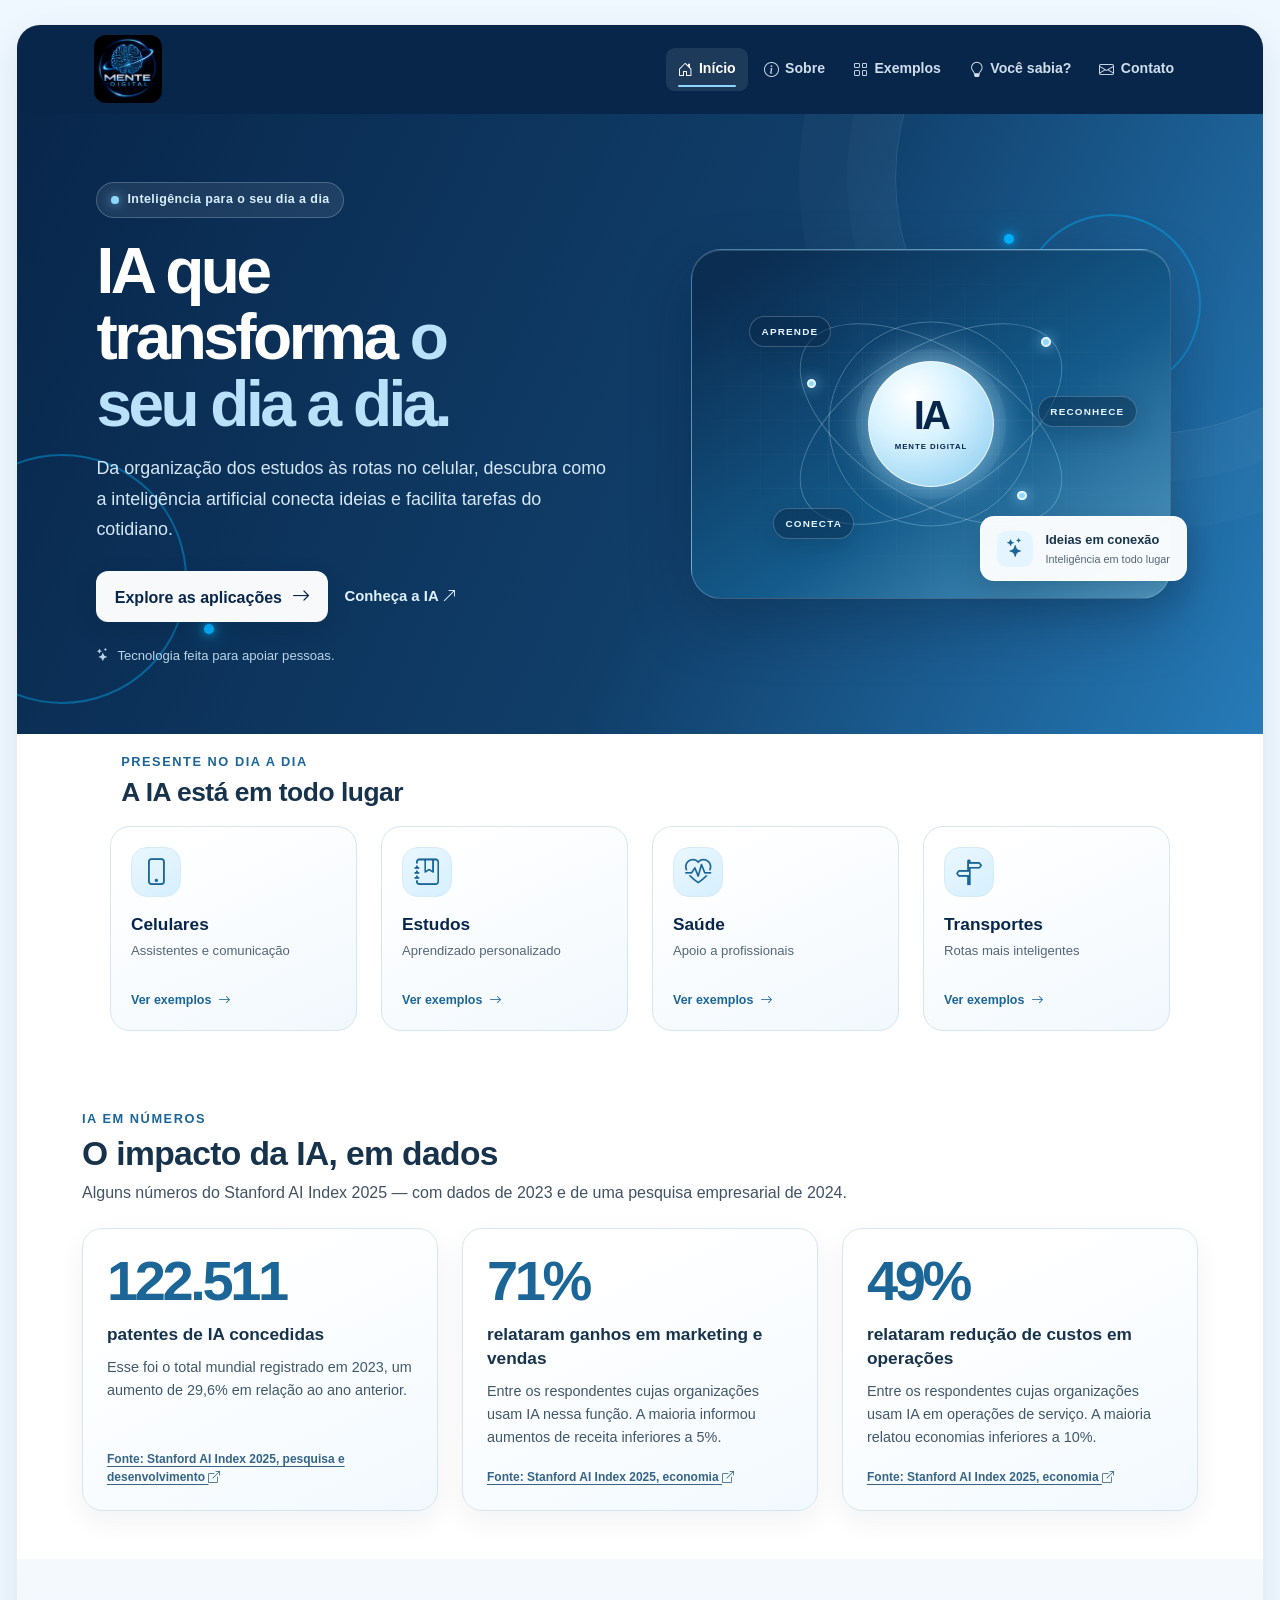
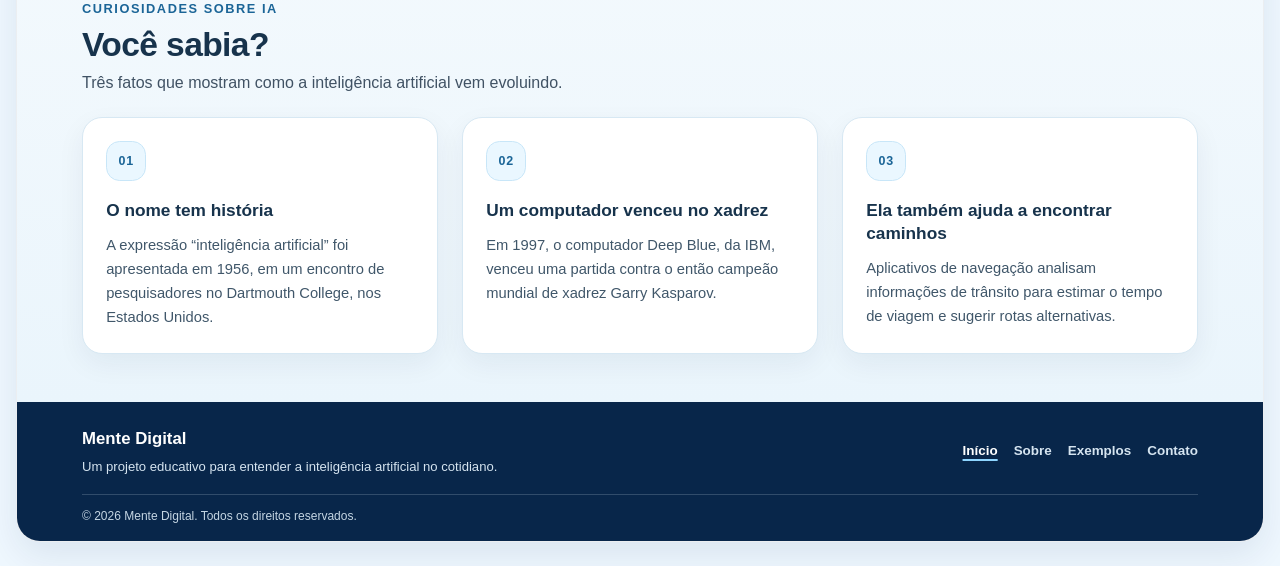
==== index.html @ 601cff7f "first commit" ====
<!doctype html>
<html lang="pt-BR">
<head>
  <meta charset="utf-8">
  <meta name="viewport" content="width=device-width, initial-scale=1">
  <meta name="description" content="Descubra como a inteligência artificial já faz parte da rotina, dos estudos à mobilidade.">
  <title>Mente Digital | Início</title>
  <link rel="icon" type="image/jpeg" href="img/logo%20(2).jpeg">
  <link href="https://cdn.jsdelivr.net/npm/bootstrap@5.3.3/dist/css/bootstrap.min.css" rel="stylesheet" integrity="sha384-QWTKZyjpPEjISv5WaRU9OFeRpok6YctnYmDr5pNlyT2bRjXh0JMhjY6hW+ALEwIH" crossorigin="anonymous">
  <link href="https://cdn.jsdelivr.net/npm/bootstrap-icons@1.11.3/font/bootstrap-icons.min.css" rel="stylesheet">
  <link href="css/style.css" rel="stylesheet">
</head>
<body>
  <a class="skip-link" href="#conteudo">Pular para o conteúdo</a>
  <div class="site-frame">
    <header class="site-header">
      <div class="container header-inner">
        <a class="brand" href="index.html" aria-label="Mente Digital, página inicial">
          <img class="brand-logo" src="img/logo (2).jpeg" alt="Mente Digital">
        </a>
        <nav class="main-nav" aria-label="Navegação principal">
          <ul class="nav">
            <li class="nav-item"><a class="nav-link active" href="index.html" aria-current="page"><i class="bi bi-house-door" aria-hidden="true"></i>Início</a></li>
            <li class="nav-item"><a class="nav-link" href="sobre.html"><i class="bi bi-info-circle" aria-hidden="true"></i>Sobre</a></li>
            <li class="nav-item"><a class="nav-link" href="aplicacoes.html"><i class="bi bi-grid" aria-hidden="true"></i>Exemplos</a></li>
            <li class="nav-item"><a class="nav-link" href="#voce-sabia"><i class="bi bi-lightbulb" aria-hidden="true"></i>Você sabia?</a></li>
            <li class="nav-item"><a class="nav-link" href="contato.html"><i class="bi bi-envelope" aria-hidden="true"></i>Contato</a></li>
          </ul>
        </nav>
      </div>
    </header>

    <main id="conteudo">
      <section class="home-hero" aria-labelledby="titulo-principal">
        <div class="hero-decorations" aria-hidden="true">
          <span class="circulo circulo-1"></span>
          <span class="circulo circulo-2"></span>
          <span class="circulo circulo-3"></span>
          <span class="conexao conexao-1"></span>
          <span class="conexao conexao-2"></span>
          <span class="ponto ponto-1"></span>
          <span class="ponto ponto-2"></span>
          <span class="ponto ponto-3"></span>
        </div>
        <div class="container">
          <div class="row align-items-center g-5">
            <div class="col-12 col-lg-6 hero-copy">
              <p class="hero-kicker"><span class="hero-kicker-dot" aria-hidden="true"></span> Inteligência para o seu dia a dia</p>
              <h1 id="titulo-principal">IA que transforma <span>o seu dia a dia.</span></h1>
              <p class="hero-lead">Da organização dos estudos às rotas no celular, descubra como a inteligência artificial conecta ideias e facilita tarefas do cotidiano.</p>
              <div class="hero-actions d-flex flex-wrap align-items-center gap-3">
                <a class="btn btn-light hero-button" href="aplicacoes.html">Explore as aplicações <i class="bi bi-arrow-right" aria-hidden="true"></i></a>
                <a class="hero-secondary" href="sobre.html">Conheça a IA <i class="bi bi-arrow-up-right" aria-hidden="true"></i></a>
              </div>
              <p class="hero-note"><i class="bi bi-stars" aria-hidden="true"></i> Tecnologia feita para apoiar pessoas.</p>
            </div>
            <div class="col-12 col-lg-6">
              <div class="hero-visual">
                <div class="ai-art" role="img" aria-label="Ilustração abstrata de inteligência artificial, com núcleo luminoso, órbitas e conexões">
                  <span class="art-orbit art-orbit-one" aria-hidden="true"></span>
                  <span class="art-orbit art-orbit-two" aria-hidden="true"></span>
                  <span class="art-orbit art-orbit-three" aria-hidden="true"></span>
                  <span class="art-node art-node-one" aria-hidden="true"></span>
                  <span class="art-node art-node-two" aria-hidden="true"></span>
                  <span class="art-node art-node-three" aria-hidden="true"></span>
                  <div class="art-core" aria-hidden="true">
                    <span class="art-title">IA</span>
                    <span class="art-core-caption">MENTE DIGITAL</span>
                  </div>
                  <span class="art-chip art-chip-top" aria-hidden="true">APRENDE</span>
                  <span class="art-chip art-chip-right" aria-hidden="true">RECONHECE</span>
                  <span class="art-chip art-chip-bottom" aria-hidden="true">CONECTA</span>
                </div>
                <div class="hero-floating-card" aria-hidden="true">
                  <span class="hero-floating-icon"><i class="bi bi-stars" aria-hidden="true"></i></span>
                  <span><strong>Ideias em conexão</strong><small>Inteligência em todo lugar</small></span>
                </div>
              </div>
            </div>
          </div>
        </div>
      </section>

      <section class="home-topics container" aria-labelledby="titulo-topicos">
        <div class="topics-heading">
          <p class="eyebrow eyebrow-dark">Presente no dia a dia</p>
          <h2 id="titulo-topicos" class="section-title">A IA está em todo lugar</h2>
        </div>
        <div class="row g-3 g-lg-4">
          <div class="col-6 col-lg-3">
            <a class="card topic-card h-100" href="aplicacoes.html#casa">
              <span class="card-body">
                <span class="topic-icon" aria-hidden="true">
                  <i class="bi bi-phone" aria-hidden="true"></i>
                </span>
                <span class="topic-name">Celulares</span>
                <span class="topic-description">Assistentes e comunicação</span>
                <span class="topic-link">Ver exemplos <span aria-hidden="true"><i class="bi bi-arrow-right"></i></span></span>
              </span>
            </a>
          </div>
          <div class="col-6 col-lg-3">
            <a class="card topic-card h-100" href="aplicacoes.html#educacao">
              <span class="card-body">
                <span class="topic-icon" aria-hidden="true">
                  <i class="bi bi-journal-bookmark" aria-hidden="true"></i>
                </span>
                <span class="topic-name">Estudos</span>
                <span class="topic-description">Aprendizado personalizado</span>
                <span class="topic-link">Ver exemplos <span aria-hidden="true"><i class="bi bi-arrow-right"></i></span></span>
              </span>
            </a>
          </div>
          <div class="col-6 col-lg-3">
            <a class="card topic-card h-100" href="aplicacoes.html#saude">
              <span class="card-body">
                <span class="topic-icon" aria-hidden="true">
                  <i class="bi bi-heart-pulse" aria-hidden="true"></i>
                </span>
                <span class="topic-name">Saúde</span>
                <span class="topic-description">Apoio a profissionais</span>
                <span class="topic-link">Ver exemplos <span aria-hidden="true"><i class="bi bi-arrow-right"></i></span></span>
              </span>
            </a>
          </div>
          <div class="col-6 col-lg-3">
            <a class="card topic-card h-100" href="aplicacoes.html#mobilidade">
              <span class="card-body">
                <span class="topic-icon" aria-hidden="true">
                  <i class="bi bi-signpost-split" aria-hidden="true"></i>
                </span>
                <span class="topic-name">Transportes</span>
                <span class="topic-description">Rotas mais inteligentes</span>
                <span class="topic-link">Ver exemplos <span aria-hidden="true"><i class="bi bi-arrow-right"></i></span></span>
              </span>
            </a>
          </div>
        </div>
      </section>

      <section class="statistics-section" aria-labelledby="titulo-estatisticas">
        <div class="container">
          <div class="statistics-heading">
            <p class="eyebrow eyebrow-dark">IA em números</p>
            <h2 id="titulo-estatisticas" class="section-title">O impacto da IA, em dados</h2>
            <p class="section-subtitle">Alguns números do Stanford AI Index 2025 — com dados de 2023 e de uma pesquisa empresarial de 2024.</p>
          </div>
          <div class="row g-3 g-lg-4">
            <div class="col-12 col-md-6 col-lg-4">
              <article class="card statistic-card h-100">
                <div class="card-body">
                  <p class="statistic-value">122.511</p>
                  <h3 class="card-title">patentes de IA concedidas</h3>
                  <p class="card-text">Esse foi o total mundial registrado em 2023, um aumento de 29,6% em relação ao ano anterior.</p>
                  <a class="statistic-source" href="https://hai.stanford.edu/ai-index/2025-ai-index-report/research-and-development" target="_blank" rel="noopener noreferrer">Fonte: Stanford AI Index 2025, pesquisa e desenvolvimento <span aria-hidden="true"><i class="bi bi-box-arrow-up-right"></i></span></a>
                </div>
              </article>
            </div>
            <div class="col-12 col-md-6 col-lg-4">
              <article class="card statistic-card h-100">
                <div class="card-body">
                  <p class="statistic-value">71%</p>
                  <h3 class="card-title">relataram ganhos em marketing e vendas</h3>
                  <p class="card-text">Entre os respondentes cujas organizações usam IA nessa função. A maioria informou aumentos de receita inferiores a 5%.</p>
                  <a class="statistic-source" href="https://hai.stanford.edu/ai-index/2025-ai-index-report/economy" target="_blank" rel="noopener noreferrer">Fonte: Stanford AI Index 2025, economia <span aria-hidden="true"><i class="bi bi-box-arrow-up-right"></i></span></a>
                </div>
              </article>
            </div>
            <div class="col-12 col-md-6 col-lg-4">
              <article class="card statistic-card h-100">
                <div class="card-body">
                  <p class="statistic-value">49%</p>
                  <h3 class="card-title">relataram redução de custos em operações</h3>
                  <p class="card-text">Entre os respondentes cujas organizações usam IA em operações de serviço. A maioria relatou economias inferiores a 10%.</p>
                  <a class="statistic-source" href="https://hai.stanford.edu/ai-index/2025-ai-index-report/economy" target="_blank" rel="noopener noreferrer">Fonte: Stanford AI Index 2025, economia <span aria-hidden="true"><i class="bi bi-box-arrow-up-right"></i></span></a>
                </div>
              </article>
            </div>
          </div>
        </div>
      </section>

      <section id="voce-sabia" class="did-you-know-section" aria-labelledby="titulo-voce-sabia">
        <div class="container">
          <div class="did-you-know-heading">
            <p class="eyebrow eyebrow-dark">Curiosidades sobre IA</p>
            <h2 id="titulo-voce-sabia" class="section-title">Você sabia?</h2>
            <p class="section-subtitle">Três fatos que mostram como a inteligência artificial vem evoluindo.</p>
          </div>
          <div class="row g-3 g-lg-4">
            <div class="col-12 col-md-6 col-lg-4">
              <article class="card curiosity-card h-100">
                <div class="card-body">
                  <span class="curiosity-number" aria-hidden="true">01</span>
                  <h3 class="card-title">O nome tem história</h3>
                  <p class="card-text">A expressão “inteligência artificial” foi apresentada em 1956, em um encontro de pesquisadores no Dartmouth College, nos Estados Unidos.</p>
                </div>
              </article>
            </div>
            <div class="col-12 col-md-6 col-lg-4">
              <article class="card curiosity-card h-100">
                <div class="card-body">
                  <span class="curiosity-number" aria-hidden="true">02</span>
                  <h3 class="card-title">Um computador venceu no xadrez</h3>
                  <p class="card-text">Em 1997, o computador Deep Blue, da IBM, venceu uma partida contra o então campeão mundial de xadrez Garry Kasparov.</p>
                </div>
              </article>
            </div>
            <div class="col-12 col-md-6 col-lg-4">
              <article class="card curiosity-card h-100">
                <div class="card-body">
                  <span class="curiosity-number" aria-hidden="true">03</span>
                  <h3 class="card-title">Ela também ajuda a encontrar caminhos</h3>
                  <p class="card-text">Aplicativos de navegação analisam informações de trânsito para estimar o tempo de viagem e sugerir rotas alternativas.</p>
                </div>
              </article>
            </div>
          </div>
        </div>
      </section>
    </main>

    <footer class="site-footer">
      <div class="container footer-inner">
        <div class="footer-main">
          <a class="footer-brand" href="index.html">Mente Digital</a>
          <p>Um projeto educativo para entender a inteligência artificial no cotidiano.</p>
        </div>
        <nav class="footer-nav" aria-label="Navegação do rodapé">
          <a href="index.html" aria-current="page">Início</a>
          <a href="sobre.html">Sobre</a>
          <a href="aplicacoes.html">Exemplos</a>
          <a href="contato.html">Contato</a>
        </nav>
        <p class="footer-legal">© 2026 Mente Digital. Todos os direitos reservados.</p>
      </div>
    </footer>
  </div>
</body>
</html>
---- css/style.css ----
/* Identidade visual baseada nas quatro telas de referência do Canva. */
:root {
  --navy: #08264a;
  --navy-soft: #123b63;
  --blue: #1b6597;
  --blue-light: #b9e1fa;
  --pale: #eff8ff;
  --line: #d6e5ee;
  --ink: #17334c;
  --muted: #526678;
  --white: #ffffff;
  --shadow: 0 14px 38px rgba(8, 38, 74, 0.09);
}

* { box-sizing: border-box; }
html { scroll-behavior: smooth; }
body {
  margin: 0;
  background: var(--pale);
  color: var(--ink);
  font-family: "Segoe UI", Arial, sans-serif;
  font-size: 1rem;
  line-height: 1.55;
}
a { color: inherit; }
a:focus-visible, button:focus-visible, input:focus-visible, textarea:focus-visible, select:focus-visible, summary:focus-visible {
  outline: 3px solid #075985;
  outline-offset: 3px;
}
.skip-link {
  position: absolute;
  top: 0.5rem;
  left: 0.5rem;
  z-index: 10;
  padding: 0.65rem 1rem;
  transform: translateY(-150%);
  border-radius: 0.4rem;
  background: var(--white);
  color: var(--navy);
}
.skip-link:focus { transform: translateY(0); }
.site-frame {
  width: min(100% - 2rem, 1280px);
  min-height: calc(100vh - 3rem);
  margin: 1.5rem auto;
  overflow: hidden;
  border: 1px solid rgba(8, 38, 74, 0.08);
  border-radius: 24px;
  background: var(--white);
  box-shadow: var(--shadow);
  display: flex;
  flex-direction: column;
}
.site-header { background: var(--navy); color: var(--white); }
.header-inner {
  min-height: 68px;
  display: flex;
  align-items: center;
  justify-content: space-between;
  gap: 1rem;
  padding-top: 0.65rem;
  padding-bottom: 0.65rem;
  padding-left: 1.5rem;
  padding-right: 1.5rem;
}
.brand {
  display: inline-flex;
  align-items: center;
  gap: 0.55rem;
  color: var(--white);
  font-size: 1.08rem;
  font-weight: 650;
  text-decoration: none;
  white-space: nowrap;
}
.brand-logo { display: block; width: 68px; height: 68px; flex: 0 0 auto; border-radius: 12px; object-fit: cover; }
.main-nav .nav { justify-content: flex-end; gap: 0.25rem; }
.main-nav .nav-link {
  position: relative;
  display: inline-flex;
  align-items: center;
  gap: 0.4rem;
  padding: 0.6rem 0.75rem;
  border-radius: 0.55rem;
  color: #d0ddec;
  font-size: 0.88rem;
  font-weight: 650;
  text-decoration: none;
  transition: background-color 180ms ease, color 180ms ease, transform 180ms ease;
}
.main-nav .nav-link:hover, .main-nav .nav-link:focus-visible, .main-nav .nav-link.active {
  background: rgba(255, 255, 255, 0.09);
  color: var(--white);
}
.main-nav .nav-link.active::after {
  position: absolute;
  right: 0.75rem;
  bottom: 0.22rem;
  left: 0.75rem;
  height: 2px;
  border-radius: 2px;
  background: #8ed5ff;
  content: "";
}
.main-nav .nav-link:focus-visible { outline-color: #b9e1fa; }
.main-nav .nav-link i { font-size: 0.95rem; }
main { flex: 1; }
.home-hero {
  position: relative;
  overflow: hidden;
  isolation: isolate;
  padding: 4.25rem 0;
  background: linear-gradient(115deg, #08264a 0%, #103e69 55%, #267bb8 100%);
  color: var(--white);
}
.hero-decorations { position: absolute; z-index: -1; inset: 0; overflow: hidden; pointer-events: none; }
.circulo {
  position: absolute;
  border: 2px solid rgba(0, 180, 255, 0.4);
  border-radius: 50%;
  pointer-events: none;
}
.circulo-1 { width: 180px; height: 180px; top: 100px; right: 5%; }
.circulo-2 { width: 100px; height: 100px; top: 250px; right: 15%; }
.circulo-3 { width: 250px; height: 250px; bottom: 30px; left: -80px; }
.conexao {
  position: absolute;
  height: 2px;
  background: linear-gradient(90deg, transparent, #00b4ff, transparent);
  opacity: 0.6;
  transform-origin: left;
}
.conexao-1 { width: 200px; top: 150px; right: 10%; transform: rotate(35deg); }
.conexao-2 { width: 150px; top: 300px; right: 20%; transform: rotate(-25deg); }
.ponto {
  position: absolute;
  width: 10px;
  height: 10px;
  border-radius: 50%;
  background: #00b4ff;
  box-shadow: 0 0 10px #00b4ff, 0 0 25px #00b4ff;
}
.ponto-1 { top: 120px; right: 20%; }
.ponto-2 { top: 280px; right: 8%; }
.ponto-3 { bottom: 100px; left: 15%; }
.home-hero::before {
  position: absolute;
  top: -12rem;
  right: -9rem;
  width: 32rem;
  height: 32rem;
  border: 1px solid rgba(217, 240, 255, 0.12);
  border-radius: 50%;
  box-shadow: 0 0 0 3rem rgba(217, 240, 255, 0.025), 0 0 0 6rem rgba(217, 240, 255, 0.02);
  content: "";
  pointer-events: none;
}
.home-hero > .container { position: relative; z-index: 1; }
.hero-copy { padding-left: clamp(1rem, 3vw, 2.5rem); }
.hero-kicker {
  display: inline-flex;
  align-items: center;
  gap: 0.55rem;
  margin: 0 0 1.2rem;
  padding: 0.48rem 0.85rem;
  border: 1px solid rgba(198, 228, 247, 0.25);
  border-radius: 999px;
  background: rgba(255, 255, 255, 0.08);
  color: #d7efff;
  font-size: 0.78rem;
  font-weight: 650;
  letter-spacing: 0.035em;
}
.hero-kicker-dot {
  width: 0.48rem;
  height: 0.48rem;
  border-radius: 50%;
  background: #8ed5ff;
  box-shadow: 0 0 12px rgba(142, 213, 255, 0.85);
}
.eyebrow {
  margin: 0 0 0.65rem;
  color: #acd7f3;
  font-size: 0.8rem;
  font-weight: 700;
  letter-spacing: 0.12em;
  text-transform: uppercase;
}
.eyebrow-dark { color: #1b6597; }
.home-hero h1 {
  max-width: 11ch;
  margin: 0 0 1rem;
  color: var(--white);
  font-size: clamp(2.7rem, 5vw, 4.15rem);
  font-weight: 720;
  letter-spacing: -0.055em;
  line-height: 1.04;
}
.home-hero h1 span { color: #b9e1fa; }
.hero-lead {
  max-width: 32rem;
  margin: 0 0 1.65rem;
  color: #d4e7f6;
  font-size: clamp(1rem, 1.6vw, 1.12rem);
  line-height: 1.7;
}
.btn-primary {
  border-color: var(--blue-light);
  background: var(--blue-light);
  color: var(--navy);
  font-weight: 650;
}
.btn-primary:hover, .btn-primary:focus {
  border-color: #d3efff;
  background: #d3efff;
  color: var(--navy);
}
.hero-button {
  min-height: 48px;
  padding: 0.72rem 1.15rem;
  border: 0;
  border-radius: 0.75rem;
  color: var(--navy);
  font-weight: 700;
  box-shadow: 0 8px 22px rgba(4, 25, 48, 0.18);
}
.hero-button:hover, .hero-button:focus-visible { background: #d7f0ff; color: var(--navy); }
.hero-button .bi { margin-left: 0.35rem; font-size: 1.15em; }
.hero-secondary {
  color: #e0f2ff;
  font-size: 0.93rem;
  font-weight: 650;
  text-decoration: none;
}
.hero-secondary:hover { color: var(--white); text-decoration: underline; text-underline-offset: 4px; }
.hero-secondary span { margin-left: 0.25rem; }
.hero-note {
  display: flex;
  align-items: center;
  gap: 0.5rem;
  margin: 1.5rem 0 0;
  color: #bad5e9;
  font-size: 0.82rem;
}
.hero-note span { color: #9cddff; }
.hero-visual { position: relative; max-width: 480px; margin: 0 auto; }
.ai-art {
  position: relative;
  min-height: 350px;
  overflow: hidden;
  border: 1px solid rgba(221, 241, 255, 0.25);
  border-radius: 30px;
  background:
    radial-gradient(circle at 50% 48%, rgba(166, 225, 255, 0.2), transparent 31%),
    linear-gradient(145deg, #0b2d52 8%, #145b8b 58%, #73bce2 120%);
  box-shadow: 0 24px 60px rgba(2, 22, 43, 0.28), inset 0 1px 0 rgba(255, 255, 255, 0.16);
  color: var(--white);
}
.ai-art::before {
  position: absolute;
  inset: 0;
  background-image: linear-gradient(rgba(220, 241, 255, 0.055) 1px, transparent 1px), linear-gradient(90deg, rgba(220, 241, 255, 0.055) 1px, transparent 1px);
  background-size: 34px 34px;
  mask-image: radial-gradient(ellipse at center, #000 10%, transparent 78%);
  content: "";
}
.art-orbit {
  position: absolute;
  top: 50%;
  left: 50%;
  border: 1px solid rgba(210, 239, 255, 0.28);
  border-radius: 50%;
  transform: translate(-50%, -50%);
}
.art-orbit-one { width: 205px; height: 205px; }
.art-orbit-two { width: 295px; height: 150px; transform: translate(-50%, -50%) rotate(-32deg); }
.art-orbit-three { width: 295px; height: 150px; transform: translate(-50%, -50%) rotate(32deg); }
.art-core {
  position: absolute;
  top: 50%;
  left: 50%;
  display: flex;
  width: 126px;
  height: 126px;
  align-items: center;
  justify-content: center;
  flex-direction: column;
  border: 1px solid rgba(255, 255, 255, 0.85);
  border-radius: 50%;
  background: radial-gradient(circle at 35% 28%, #ffffff 0%, #d9f3ff 36%, #83c9ee 100%);
  box-shadow: 0 0 34px rgba(177, 229, 255, 0.62), 0 0 0 12px rgba(198, 234, 255, 0.07);
  color: var(--navy);
  transform: translate(-50%, -50%);
}
.art-title { font-size: 2.5rem; font-weight: 800; letter-spacing: -0.07em; line-height: 1; }
.art-core-caption { margin-top: 0.35rem; font-size: 0.49rem; font-weight: 750; letter-spacing: 0.12em; }
.art-chip {
  position: absolute;
  padding: 0.42rem 0.7rem;
  border: 1px solid rgba(223, 243, 255, 0.24);
  border-radius: 999px;
  background: rgba(7, 37, 69, 0.46);
  color: #e4f5ff;
  font-size: 0.62rem;
  font-weight: 700;
  letter-spacing: 0.12em;
  box-shadow: 0 8px 22px rgba(3, 25, 48, 0.18);
}
.art-chip-top { top: 19%; left: 12%; }
.art-chip-right { top: 42%; right: 7%; }
.art-chip-bottom { bottom: 17%; left: 17%; }
.art-node {
  position: absolute;
  z-index: 1;
  width: 0.6rem;
  height: 0.6rem;
  border: 2px solid #e8f7ff;
  border-radius: 50%;
  background: #8dd9ff;
  box-shadow: 0 0 14px rgba(141, 217, 255, 0.9);
}
.art-node-one { top: 25%; right: 25%; }
.art-node-two { bottom: 28%; right: 30%; }
.art-node-three { top: 37%; left: 24%; }
.hero-floating-card {
  position: absolute;
  right: -1rem;
  bottom: 1.1rem;
  display: flex;
  align-items: center;
  gap: 0.75rem;
  padding: 0.78rem 1rem;
  border: 1px solid rgba(255, 255, 255, 0.72);
  border-radius: 14px;
  background: rgba(255, 255, 255, 0.96);
  box-shadow: 0 14px 34px rgba(4, 28, 52, 0.22);
  color: var(--ink);
}
.hero-floating-icon {
  display: grid;
  width: 2.25rem;
  height: 2.25rem;
  flex: 0 0 auto;
  place-items: center;
  border-radius: 10px;
  background: #e5f5ff;
  color: var(--blue);
  font-size: 1.2rem;
}
.hero-floating-card strong, .hero-floating-card small { display: block; }
.hero-floating-card strong { font-size: 0.8rem; }
.hero-floating-card small { margin-top: 0.1rem; color: var(--muted); font-size: 0.68rem; }
.home-topics {
  padding: 1.15rem 2.5rem 2.35rem;
}
.topics-heading { margin: 0 0 1.1rem 0.7rem; }
.topics-heading .eyebrow { margin-bottom: 0.3rem; }
.section-title, .content-heading {
  color: var(--ink);
  font-size: clamp(1.35rem, 2.3vw, 1.65rem);
  font-weight: 700;
  letter-spacing: -0.018em;
}
.home-topics .section-title { margin: 0; }
.statistics-section {
  padding: 2.5rem 0 3rem;
  background: #fff;
}
.statistics-heading { margin: 0 0 1.4rem; }
.statistics-heading .eyebrow { margin-bottom: 0.35rem; }
.statistics-heading .section-title { margin: 0 0 0.4rem; font-size: clamp(1.7rem, 3vw, 2.1rem); }
.statistic-card {
  border: 1px solid var(--line);
  border-radius: 20px;
  background: linear-gradient(155deg, #fff 20%, #f2f9fe 100%);
  box-shadow: 0 10px 28px rgba(8, 38, 74, 0.06);
}
.statistic-card .card-body { display: flex; align-items: flex-start; flex-direction: column; padding: 1.5rem; }
.statistic-value {
  margin: 0 0 0.8rem;
  color: var(--blue);
  font-size: clamp(2.6rem, 5vw, 3.5rem);
  font-weight: 800;
  letter-spacing: -0.06em;
  line-height: 1;
}
.statistic-card .card-title { margin: 0 0 0.6rem; color: var(--ink); font-size: 1.08rem; font-weight: 750; line-height: 1.4; }
.statistic-card .card-text { margin: 0 0 1.2rem; color: #40576a; font-size: 0.9rem; line-height: 1.6; }
.statistic-source { margin-top: auto; color: #356487; font-size: 0.75rem; font-weight: 650; line-height: 1.5; text-decoration: underline; text-underline-offset: 3px; }
.statistic-source:hover { color: var(--navy); }
.statistic-source span { white-space: nowrap; }
.did-you-know-section {
  padding: 2.5rem 0 3rem;
  background: linear-gradient(180deg, #f3f9fd 0%, #eaf5fc 100%);
}
.did-you-know-heading { margin: 0 0 1.35rem; }
.did-you-know-heading .eyebrow { margin-bottom: 0.35rem; }
.did-you-know-heading .section-title { margin: 0 0 0.35rem; font-size: clamp(1.7rem, 3vw, 2.1rem); }
.curiosity-card {
  overflow: hidden;
  border: 1px solid #d7e8f3;
  border-radius: 20px;
  background: var(--white);
  box-shadow: 0 10px 28px rgba(8, 38, 74, 0.06);
}
.curiosity-card .card-body { padding: 1.45rem; }
.curiosity-number {
  display: inline-flex;
  min-width: 2.5rem;
  min-height: 2.5rem;
  align-items: center;
  justify-content: center;
  margin-bottom: 1.1rem;
  border: 1px solid #c8e6f8;
  border-radius: 0.85rem;
  background: #eaf7ff;
  color: var(--blue);
  font-size: 0.78rem;
  font-weight: 800;
  letter-spacing: 0.06em;
}
.curiosity-card .card-title { margin-bottom: 0.65rem; color: var(--ink); font-size: 1.08rem; font-weight: 750; line-height: 1.35; }
.curiosity-card .card-text { margin: 0; color: #40576a; font-size: 0.92rem; line-height: 1.65; }
.topic-card {
  min-height: 205px;
  border: 1px solid var(--line);
  border-radius: 20px;
  background: linear-gradient(155deg, #fff 10%, #f1f8fd 100%);
  color: var(--ink);
  text-decoration: none;
  transition: border-color 180ms ease, box-shadow 180ms ease, transform 180ms ease, background-color 180ms ease;
}
.topic-card .card-body { display: flex; align-items: flex-start; flex-direction: column; padding: 1.25rem; }
.topic-card:hover, .topic-card:focus-visible {
  transform: translateY(-5px);
  border-color: #9dcce8;
  background: #fff;
  box-shadow: 0 16px 30px rgba(8, 38, 74, 0.12);
}
.topic-icon {
  display: grid;
  width: 3.1rem;
  height: 3.1rem;
  place-items: center;
  margin-bottom: 1rem;
  border: 1px solid #d5ebf8;
  border-radius: 1rem;
  background: linear-gradient(145deg, #eaf7ff, #d6efff);
  color: var(--blue);
}
.topic-icon .bi { font-size: 1.65rem; line-height: 1; }
.topic-name {
  color: var(--navy);
  font-size: 1.08rem;
  font-weight: 750;
  line-height: 1.3;
}
.topic-description { margin-top: 0.35rem; color: var(--muted); font-size: 0.82rem; line-height: 1.45; }
.topic-link { margin-top: auto; padding-top: 0.85rem; color: var(--blue); font-size: 0.78rem; font-weight: 700; }
.topic-link span { display: inline-block; margin-left: 0.2rem; transition: transform 180ms ease; }
.topic-card:hover .topic-link span, .topic-card:focus-visible .topic-link span { transform: translateX(4px); }
.page-content { background: var(--white); }
.page-banner { padding: 1.85rem 0 1.7rem; background: var(--navy); color: var(--white); }
.page-banner h1 {
  margin: 0 0 0.15rem;
  color: var(--white);
  font-size: clamp(2rem, 3.6vw, 2.55rem);
  font-weight: 700;
  letter-spacing: -0.025em;
}
.page-banner p { margin: 0; color: #d1e2f0; }
.page-banner .container {
  padding-left: 2.5rem;
  padding-right: 2.5rem;
}
.page-inner { padding: 1.7rem 2.5rem 2.3rem; }
.intro-columns { align-items: start; }
.content-heading { margin: 0 0 0.6rem; font-size: 1.22rem; }
.body-copy { max-width: 530px; margin: 0; color: #344b5d; }
.ability-list { display: grid; gap: 0.65rem; }
.ability-card {
  min-height: 62px;
  padding: 0.75rem 1rem;
  border: 1px solid var(--line);
  border-radius: 12px;
  background: var(--pale);
  display: flex;
  align-items: center;
  gap: 1rem;
}
.ability-card h3 { flex: 0 0 6.25rem; margin: 0; color: var(--blue); font-size: 0.95rem; font-weight: 700; }
.ability-card p { margin: 0; color: #334858; font-size: 0.91rem; }
.how-ai-works { margin-top: 2.4rem; }
.how-ai-heading { margin-bottom: 1.15rem; }
.how-ai-heading .eyebrow { margin-bottom: 0.3rem; }
.how-ai-heading .content-heading { margin-bottom: 0.35rem; font-size: 1.5rem; }
.process-card {
  border: 1px solid var(--line);
  border-radius: 18px;
  background: linear-gradient(155deg, #fff 12%, #f1f8fd 100%);
  box-shadow: 0 8px 22px rgba(8, 38, 74, 0.05);
}
.process-card .card-body { padding: 1.25rem; }
.process-step-number {
  display: inline-flex;
  width: 2.5rem;
  height: 2.5rem;
  align-items: center;
  justify-content: center;
  margin-bottom: 1rem;
  border: 1px solid #c8e6f8;
  border-radius: 0.8rem;
  background: #eaf7ff;
  color: var(--blue);
  font-size: 0.78rem;
  font-weight: 800;
  letter-spacing: 0.06em;
}
.process-card .card-title { margin-bottom: 0.55rem; color: var(--ink); font-size: 1rem; font-weight: 750; line-height: 1.4; }
.process-card .card-text { margin: 0; color: #40576a; font-size: 0.88rem; line-height: 1.6; }
.ai-types-section { margin-top: 2.4rem; }
.ai-types-heading { margin-bottom: 1.15rem; }
.ai-types-heading .eyebrow { margin-bottom: 0.3rem; }
.ai-types-heading .content-heading { margin-bottom: 0.35rem; font-size: 1.5rem; }
.ai-type-card {
  border: 1px solid var(--line);
  border-radius: 18px;
  background: linear-gradient(155deg, #fff 12%, #f1f8fd 100%);
  box-shadow: 0 8px 22px rgba(8, 38, 74, 0.05);
}
.ai-type-card .card-body { display: flex; align-items: flex-start; flex-direction: column; padding: 1.25rem; }
.ai-type-label {
  display: inline-flex;
  min-height: 1.8rem;
  align-items: center;
  margin-bottom: 0.9rem;
  padding: 0.25rem 0.65rem;
  border: 1px solid #c8e6f8;
  border-radius: 999px;
  background: #eaf7ff;
  color: var(--blue);
  font-size: 0.63rem;
  font-weight: 800;
  letter-spacing: 0.08em;
}
.ai-type-card .card-title { margin-bottom: 0.55rem; color: var(--ink); font-size: 1rem; font-weight: 750; line-height: 1.4; }
.ai-type-card .card-text { margin: 0; color: #40576a; font-size: 0.88rem; line-height: 1.6; }
.ai-type-example { margin: auto 0 0; padding-top: 1rem; color: #526678; font-size: 0.8rem; line-height: 1.55; }
.ai-type-example strong { color: var(--navy); }
.ai-advantages-section { margin-top: 2.4rem; }
.ai-advantages-heading { margin-bottom: 1.15rem; }
.ai-advantages-heading .eyebrow { margin-bottom: 0.3rem; }
.ai-advantages-heading .content-heading { margin-bottom: 0.35rem; font-size: 1.5rem; }
.advantage-card {
  border: 1px solid var(--line);
  border-radius: 18px;
  background: linear-gradient(155deg, #fff 12%, #f1f8fd 100%);
  box-shadow: 0 8px 22px rgba(8, 38, 74, 0.05);
}
.advantage-card .card-body { padding: 1.25rem; }
.advantage-icon {
  display: grid;
  width: 3rem;
  height: 3rem;
  place-items: center;
  margin-bottom: 1rem;
  border: 1px solid #c8e6f8;
  border-radius: 0.9rem;
  background: #eaf7ff;
  color: var(--blue);
}
.advantage-icon .bi { font-size: 1.55rem; line-height: 1; }
.advantage-card .card-title { margin-bottom: 0.55rem; color: var(--ink); font-size: 1rem; font-weight: 750; line-height: 1.4; }
.advantage-card .card-text { margin: 0; color: #40576a; font-size: 0.88rem; line-height: 1.6; }
.ai-challenges-section { margin-top: 2.4rem; }
.ai-challenges-heading { margin-bottom: 1.15rem; }
.ai-challenges-heading .eyebrow { margin-bottom: 0.3rem; }
.ai-challenges-heading .content-heading { margin-bottom: 0.35rem; font-size: 1.5rem; }
.challenge-card {
  border: 1px solid #dce5ed;
  border-radius: 18px;
  background: linear-gradient(155deg, #fff 12%, #f6f8fa 100%);
  box-shadow: 0 8px 22px rgba(8, 38, 74, 0.045);
}
.challenge-card .card-body { padding: 1.25rem; }
.challenge-number {
  display: inline-flex;
  width: 2.5rem;
  height: 2.5rem;
  align-items: center;
  justify-content: center;
  margin-bottom: 1rem;
  border: 1px solid #d7e3eb;
  border-radius: 0.8rem;
  background: #f0f5f8;
  color: #476983;
  font-size: 0.78rem;
  font-weight: 800;
  letter-spacing: 0.06em;
}
.challenge-card .card-title { margin-bottom: 0.55rem; color: var(--ink); font-size: 1rem; font-weight: 750; line-height: 1.4; }
.challenge-card .card-text { margin: 0; color: #40576a; font-size: 0.88rem; line-height: 1.6; }
.ai-imperfection-alert {
  display: flex;
  align-items: flex-start;
  gap: 1rem;
  margin: 1.5rem 0 0;
  padding: 1.2rem 1.35rem;
  border: 1px solid #f0d7a4;
  border-radius: 16px;
  background: #fff8e9;
  color: #59451f;
}
.ai-imperfection-mark {
  display: grid;
  width: 2rem;
  height: 2rem;
  flex: 0 0 auto;
  place-items: center;
  border-radius: 50%;
  background: #f8e7bf;
  color: #785710;
  font-size: 1.15rem;
  font-weight: 800;
}
.ai-imperfection-alert h2 { margin: 0 0 0.35rem; color: #513d18; font-size: 1.05rem; font-weight: 750; }
.ai-imperfection-alert p { margin: 0; color: #594f3b; font-size: 0.9rem; line-height: 1.65; }
.timeline-section { margin-top: 2.5rem; }
.timeline-section > .content-heading { margin-bottom: 0.35rem; font-size: 1.5rem; }
.timeline-intro { margin-bottom: 0.25rem; }
.timeline {
  position: relative;
  display: grid;
  grid-template-columns: minmax(0, 1fr);
  gap: 0;
  margin: 1.5rem 0 0;
  padding: 0 0 0 2rem;
}
.timeline::before {
  position: absolute;
  top: 0.4rem;
  bottom: 1.5rem;
  left: 0.48rem;
  width: 3px;
  border-radius: 99px;
  background: linear-gradient(180deg, #9bd9f7, #267bb8 48%, #9bd9f7);
  content: "";
}
.timeline-item { position: relative; min-width: 0; padding: 0 0 1.75rem; }
.timeline-item::before {
  position: absolute;
  z-index: 1;
  top: 1.2rem;
  left: -2rem;
  width: 1.25rem;
  height: 1.25rem;
  border: 4px solid var(--white);
  border-radius: 50%;
  background: #267bb8;
  box-shadow: 0 0 0 2px #69b4df, 0 0 0 7px rgba(105, 180, 223, 0.13);
  content: "";
}
.timeline-year {
  display: inline-flex;
  min-height: 1.7rem;
  align-items: center;
  margin-bottom: 0.55rem;
  padding: 0.2rem 0.55rem;
  border: 1px solid #d6eaf6;
  border-radius: 999px;
  background: #f0f8fd;
  color: #236792;
  font-size: 0.69rem;
  font-weight: 750;
  line-height: 1.3;
}
.timeline-content { min-height: 160px; }
.timeline-image {
  display: block;
  width: 100%;
  max-width: 300px;
  aspect-ratio: 15 / 8;
  border: 1px solid rgba(8, 38, 74, 0.12);
  border-radius: 16px;
  object-fit: cover;
  box-shadow: 0 8px 22px rgba(8, 38, 74, 0.1);
  transition: transform 180ms ease, box-shadow 180ms ease;
}
.timeline-image:hover { transform: scale(1.02); box-shadow: 0 12px 26px rgba(8, 38, 74, 0.14); }
.timeline-caption { margin: 0; color: var(--ink); font-size: 1rem; font-weight: 750; line-height: 1.4; }
.timeline-description { max-width: 42rem; margin: 0.45rem 0 0; color: var(--muted); font-size: 0.88rem; line-height: 1.6; }
.timeline-source { display: inline-block; margin-top: 0.55rem; color: #356e92; font-size: 0.75rem; font-weight: 650; line-height: 1.4; text-decoration: underline; text-underline-offset: 2px; }
.timeline-source:hover { color: var(--navy); }
.applications-content { padding: 1.65rem 2.5rem 2.4rem; }
.section-intro { margin: 0 0 1.25rem 0.35rem; }
.section-intro .eyebrow { margin-bottom: 0.25rem; }
.section-intro .section-title { margin: 0 0 0.25rem; font-size: clamp(1.55rem, 2.7vw, 1.85rem); }
.section-subtitle { margin: 0; color: #405264; }
.application-card {
  min-height: 370px;
  overflow: hidden;
  border: 1px solid var(--line);
  border-radius: 20px;
  background: var(--white);
  box-shadow: 0 10px 26px rgba(8, 38, 74, 0.07);
  transition: transform 180ms ease, border-color 180ms ease, box-shadow 180ms ease;
}
.application-image {
  display: block;
  width: 100%;
  height: 210px;
  object-fit: cover;
}
.application-card .card-body { display: flex; align-items: flex-start; flex-direction: column; padding: 1.35rem 1.4rem 1.5rem; }
.application-card .card-title { margin: 0 0 0.7rem; color: var(--ink); font-size: 1.2rem; font-weight: 750; }
.application-card .card-text { margin: 0; color: #354a5b; font-size: 0.94rem; line-height: 1.6; }
.application-card:hover {
  transform: translateY(-4px);
  border-color: #b6d6e9;
  box-shadow: 0 14px 32px rgba(8, 38, 74, 0.11);
}
.tools-section { margin-top: 2.75rem; }
.tools-heading { margin: 0 0 1.25rem 0.15rem; }
.tools-heading .eyebrow { margin-bottom: 0.3rem; }
.tools-heading .section-title { margin: 0 0 0.35rem; font-size: clamp(1.45rem, 2.6vw, 1.85rem); }
.tool-card {
  border: 1px solid var(--line);
  border-radius: 18px;
  background: linear-gradient(155deg, #fff 12%, #f1f8fd 100%);
  box-shadow: 0 8px 22px rgba(8, 38, 74, 0.05);
  transition: border-color 180ms ease, box-shadow 180ms ease, transform 180ms ease;
}
.tool-card:hover { transform: translateY(-3px); border-color: #b6d6e9; box-shadow: 0 14px 30px rgba(8, 38, 74, 0.1); }
.tool-card .card-body { display: flex; align-items: flex-start; flex-direction: column; padding: 1.35rem; }
.tool-category {
  display: inline-flex;
  min-height: 1.75rem;
  align-items: center;
  margin-bottom: 0.85rem;
  padding: 0.2rem 0.6rem;
  border: 1px solid #d2e8f5;
  border-radius: 999px;
  background: #eaf7ff;
  color: #356e92;
  font-size: 0.62rem;
  font-weight: 800;
  letter-spacing: 0.07em;
}
.tool-card .card-title { margin-bottom: 0.55rem; color: var(--ink); font-size: 1.08rem; font-weight: 750; }
.tool-card .card-text { margin: 0 0 1rem; color: #40576a; font-size: 0.89rem; line-height: 1.6; }
.tool-link { margin-top: auto; color: #356e92; font-size: 0.8rem; font-weight: 700; text-decoration: underline; text-underline-offset: 3px; }
.tool-link:hover { color: var(--navy); }
.tool-link span { white-space: nowrap; }
.feature-section { margin-top: 2.75rem; }
.feature-section-heading { margin: 0 0 1.25rem 0.15rem; }
.feature-section-heading .eyebrow { margin-bottom: 0.3rem; }
.feature-section-heading .section-title { margin: 0 0 0.35rem; font-size: clamp(1.45rem, 2.6vw, 1.85rem); }
.feature-card {
  border: 1px solid #d5e5ef;
  border-radius: 20px;
  background: linear-gradient(155deg, #fff 12%, #f1f8fd 100%);
  box-shadow: 0 8px 22px rgba(8, 38, 74, 0.06);
  transition: transform 180ms ease, border-color 180ms ease, box-shadow 180ms ease;
}
.feature-card .card-body { padding: 1.35rem; }
.feature-card:hover, .feature-card:focus-within {
  transform: translateY(-4px);
  border-color: #9dcce8;
  box-shadow: 0 16px 32px rgba(8, 38, 74, 0.12);
}
.feature-icon {
  display: grid;
  width: 3.5rem;
  height: 3.5rem;
  place-items: center;
  margin-bottom: 1.05rem;
  border: 1px solid #c8e6f8;
  border-radius: 1.1rem;
  background: linear-gradient(145deg, #eaf7ff, #d6efff);
  color: var(--blue);
}
.feature-icon .bi { font-size: 1.9rem; line-height: 1; }
.feature-card .card-title { margin-bottom: 0.6rem; color: var(--ink); font-size: 1.05rem; font-weight: 750; line-height: 1.4; }
.feature-card .card-text { margin: 0; color: #40576a; font-size: 0.9rem; line-height: 1.65; }
.comparison-table-wrap {
  overflow-x: auto;
  overflow-y: hidden;
  border: 1px solid #d5e5ef;
  border-radius: 18px;
  background: var(--white);
  box-shadow: 0 8px 22px rgba(8, 38, 74, 0.06);
}
.comparison-table { min-width: 700px; }
.comparison-table thead th { padding: 1rem 1.15rem; border-bottom-color: #cbdfea; background: #eaf5fc; color: var(--navy); font-size: 0.9rem; font-weight: 750; }
.comparison-table tbody th, .comparison-table tbody td { padding: 1rem 1.15rem; border-color: #e3edf3; color: #40576a; font-size: 0.88rem; line-height: 1.6; }
.comparison-table tbody th { color: var(--ink); font-weight: 750; }
.comparison-table tbody tr:last-child > * { border-bottom: 0; }
.future-section { padding: 2rem; border: 1px solid #d8eaf5; border-radius: 24px; background: linear-gradient(145deg, #f3faff, #eaf5fc); }
.future-section .feature-section-heading { margin-left: 0; }
.contact-content { padding: 1.65rem 2.5rem 2.4rem; }
.contact-content .section-intro { margin-bottom: 1.25rem; }
.contact-content .section-title { font-size: clamp(1.65rem, 2.8vw, 1.95rem); }
.contact-form-panel, .contact-info-panel {
  height: 100%;
  min-height: 100%;
  padding: 1.65rem;
  border: 1px solid var(--line);
  border-radius: 24px;
  background: #fff;
  box-shadow: 0 10px 28px rgba(8, 38, 74, 0.06);
}
.contact-panel-title { margin: 0 0 1.3rem; color: var(--ink); font-size: 1.2rem; font-weight: 750; }
.contact-form-panel { background: linear-gradient(155deg, #fff 10%, #f2f9fe 100%); }
.contact-form-panel .form-label { margin-bottom: 0.45rem; color: var(--ink); font-size: 0.92rem; font-weight: 700; }
.contact-form-panel .form-control {
  min-height: 52px;
  padding: 0.75rem 0.9rem;
  border: 1px solid #c8dce9;
  border-radius: 0.75rem;
  background: var(--white);
  color: var(--ink);
  font-size: 0.95rem;
  box-shadow: 0 2px 6px rgba(8, 38, 74, 0.035);
}
.contact-form-panel .form-select {
  min-height: 52px;
  padding: 0.75rem 2.5rem 0.75rem 0.9rem;
  border: 1px solid #c8dce9;
  border-radius: 0.75rem;
  color: var(--ink);
  font-size: 0.95rem;
  box-shadow: 0 2px 6px rgba(8, 38, 74, 0.035);
}
.contact-form-panel .form-control:focus, .contact-form-panel .form-select:focus {
  border-color: #63a9d2;
  box-shadow: 0 0 0 0.25rem rgba(38, 123, 184, 0.14);
}
.contact-form-panel textarea.form-control { min-height: 150px; resize: vertical; }
.contact-form-panel .form-control::placeholder { color: #788b9b; }
.submit-button {
  display: inline-flex;
  width: 100%;
  min-height: 54px;
  align-items: center;
  justify-content: center;
  gap: 0.55rem;
  border: 1px solid var(--navy);
  border-radius: 0.8rem;
  background: var(--navy);
  color: var(--white);
  font-size: 1rem;
  font-weight: 750;
  transition: background-color 160ms ease, box-shadow 160ms ease, transform 160ms ease;
}
.submit-button:hover, .submit-button:focus-visible { transform: translateY(-1px); border-color: var(--navy-soft); background: var(--navy-soft); color: var(--white); box-shadow: 0 8px 18px rgba(8, 38, 74, 0.17); }
.submit-button .bi { font-size: 1.2rem; }
.form-note { margin: 0.85rem 0 0; color: var(--muted); font-size: 0.8rem; line-height: 1.55; }
.contact-info-panel { padding: 1.65rem; background: #f7fbfe; }
.contact-info-cards { display: grid; gap: 0.85rem; }
.contact-info-card { border: 1px solid #d5e5ef; border-radius: 16px; background: #fff; box-shadow: 0 5px 16px rgba(8, 38, 74, 0.045); }
.contact-info-card .card-body { padding: 1rem 1.1rem; }
.contact-card-label { display: block; margin-bottom: 0.35rem; color: #47728e; font-size: 0.65rem; font-weight: 800; letter-spacing: 0.1em; }
.contact-info-card .card-title { margin-bottom: 0.4rem; color: var(--ink); font-size: 0.98rem; font-weight: 750; }
.contact-info-card .card-text { margin: 0; color: #40576a; font-size: 0.85rem; line-height: 1.55; }
.contact-card-link { color: #286d99; font-size: 0.85rem; font-weight: 700; overflow-wrap: anywhere; text-decoration: underline; text-underline-offset: 3px; }
.contact-card-link:hover { color: var(--navy); }
.contact-info-card .card-title + .contact-card-link { display: inline-block; }
.contact-info-card .card-text + .contact-card-link { display: inline-block; margin-top: 0.7rem; }
.faq-section { max-width: 860px; margin: 0 auto; padding: 0 2.5rem 2.5rem; }
.faq-heading { margin-bottom: 1.2rem; }
.faq-heading .eyebrow { margin-bottom: 0.3rem; }
.faq-heading .section-title { margin-bottom: 0.35rem; font-size: clamp(1.5rem, 2.6vw, 1.85rem); }
.faq-list { display: grid; gap: 0.7rem; }
.faq-item { overflow: hidden; border: 1px solid #d5e5ef; border-radius: 14px; background: #fff; box-shadow: 0 5px 16px rgba(8, 38, 74, 0.04); }
.faq-item summary { position: relative; padding: 1rem 3rem 1rem 1.15rem; border: 0; background: #f7fbfe; color: var(--ink); font-size: 0.95rem; font-weight: 700; cursor: pointer; list-style: none; }
.faq-item summary::-webkit-details-marker { display: none; }
.faq-item summary::after { position: absolute; top: 50%; right: 1.1rem; color: var(--blue); content: "+"; font-size: 1.25rem; line-height: 1; transform: translateY(-50%); }
.faq-item[open] summary::after { content: "−"; }
.faq-item .card-body { padding: 1rem 1.15rem; }
.faq-item .card-text { margin: 0; color: #40576a; font-size: 0.9rem; line-height: 1.65; }
.faq-item .card-text a { color: #286d99; font-weight: 650; text-underline-offset: 2px; }
.site-footer { margin-top: auto; background: var(--navy); color: #d5e4f0; }
.footer-inner {
  display: grid;
  grid-template-columns: minmax(0, 1fr) auto;
  align-items: center;
  gap: 1rem 2rem;
  padding-top: 1.5rem;
  padding-bottom: 1rem;
}
.footer-main { max-width: 29rem; }
.footer-brand { display: inline-block; margin-bottom: 0.35rem; color: var(--white); font-size: 1.05rem; font-weight: 750; text-decoration: none; }
.footer-main p { margin: 0; color: #d5e4f0; font-size: 0.82rem; }
.footer-nav { display: flex; flex-wrap: wrap; justify-content: flex-end; gap: 0.35rem 1rem; }
.footer-nav a { padding: 0.25rem 0; color: #d5e4f0; font-size: 0.84rem; font-weight: 600; text-decoration: none; text-underline-offset: 4px; }
.footer-nav a:hover, .footer-nav a[aria-current="page"] { color: var(--white); text-decoration: underline; text-decoration-color: #8ed5ff; text-decoration-thickness: 2px; }
.footer-nav a:focus-visible, .footer-brand:focus-visible { outline-color: #b9e1fa; }
.footer-legal { grid-column: 1 / -1; margin: 0; padding-top: 0.75rem; border-top: 1px solid rgba(213, 228, 240, 0.2); color: #c4d5e3; font-size: 0.75rem; }

@keyframes rise-in {
  from { opacity: 0; transform: translateY(14px); }
  to { opacity: 1; transform: translateY(0); }
}
@keyframes soft-float {
  0%, 100% { transform: translateY(0); }
  50% { transform: translateY(-7px); }
}
.home-hero .hero-copy { animation: rise-in 650ms ease-out both; }
.home-hero .hero-visual { animation: rise-in 750ms 120ms ease-out both; }
.page-banner .container, .section-intro { animation: rise-in 550ms ease-out both; }
.ponto-1 { animation: soft-float 4s ease-in-out infinite; }
.ponto-2 { animation: soft-float 4.8s 450ms ease-in-out infinite; }
.ponto-3 { animation: soft-float 5.2s 900ms ease-in-out infinite; }

@media (max-width: 991.98px) {
  .header-inner { flex-wrap: wrap; }
  .main-nav { flex: 1 1 100%; }
  .main-nav .nav { flex-wrap: wrap; justify-content: center; }
}
@media (max-width: 767.98px) {
  .site-frame { width: 100%; min-height: 100vh; margin: 0; border: 0; border-radius: 0; }
  .header-inner { flex-wrap: wrap; justify-content: center; gap: 0.2rem 0.8rem; padding: 0.8rem 0.75rem 0.65rem; }
  .brand { width: 100%; justify-content: center; }
  .main-nav { width: 100%; }
  .main-nav .nav { width: 100%; min-width: 0; justify-content: center; gap: 0.15rem; }
  .main-nav .nav-item { flex: 0 1 auto; }
  .main-nav .nav-link { padding: 0.42rem 0.5rem; font-size: 0.78rem; }
  .main-nav .nav-link.active::after { right: 0.5rem; left: 0.5rem; }
  .home-hero { padding: 3rem 0; }
  .hero-copy { padding-left: 0.75rem; }
  .home-hero h1 { max-width: 12ch; font-size: clamp(2.55rem, 11vw, 3.5rem); }
  .hero-lead { max-width: 35rem; }
  .hero-visual { width: calc(100% - 0.75rem); }
  .ai-art { min-height: 300px; }
  .hero-floating-card { right: -0.4rem; bottom: 0.75rem; }
  .home-topics { padding: 1.4rem 0.75rem 1.7rem; }
  .topics-heading { margin-left: 0; text-align: center; }
  .statistics-section { padding: 2rem 0 2.3rem; }
  .statistics-section > .container { padding-right: 0.75rem; padding-left: 0.75rem; }
  .statistics-heading { text-align: center; }
  .statistic-card .card-body { padding: 1.25rem; }
  .did-you-know-section { padding: 2rem 0 2.3rem; }
  .did-you-know-section > .container { padding-right: 0.75rem; padding-left: 0.75rem; }
  .did-you-know-heading { text-align: center; }
  .curiosity-card .card-body { padding: 1.25rem; }
  .page-inner, .applications-content, .contact-content { padding: 1.4rem 0.75rem 1.7rem; }
  .tools-heading { margin-right: 0.25rem; margin-left: 0.25rem; }
  .tool-card .card-body { padding: 1.2rem; }
  .feature-section { margin-top: 2.25rem; }
  .feature-section-heading { margin-right: 0.25rem; margin-left: 0.25rem; }
  .feature-card .card-body { padding: 1.2rem; }
  .future-section { padding: 1.25rem; }
  .page-banner .container { padding-right: 0.75rem; padding-left: 0.75rem; }
  .page-banner { padding-top: 1.5rem; padding-bottom: 1.45rem; }
  .timeline { margin-top: 1rem; padding-left: 1.7rem; }
  .timeline::before { top: 0.4rem; bottom: 1.25rem; left: 0.38rem; width: 3px; background: linear-gradient(180deg, #9bd9f7, #267bb8 55%, #9bd9f7); }
  .timeline-item { padding-bottom: 1.4rem; }
  .timeline-item::before { top: 1.15rem; left: -1.7rem; width: 1rem; height: 1rem; }
  .timeline-content { min-height: 0; }
  .timeline-image { max-width: none; }
  .timeline-year { margin-bottom: 0.4rem; }
  .timeline-caption, .timeline-description { max-width: 34rem; }
  .timeline-description { margin-top: 0.3rem; }
  .timeline-source { margin-top: 0.45rem; }
  .application-card { min-height: 0; }
  .application-image { height: 200px; }
  .contact-form-panel, .contact-info-panel { min-height: unset; padding: 1.2rem; border-radius: 20px; }
  .faq-section { padding: 0 0.75rem 1.8rem; }
  .faq-heading { text-align: center; }
  .footer-inner { grid-template-columns: 1fr; gap: 0.9rem; padding-top: 1.25rem; }
  .footer-nav { justify-content: flex-start; gap: 0.25rem 1rem; }
  .footer-legal { grid-column: auto; }
}

@media (max-width: 380px) {
  .main-nav .nav { justify-content: center; }
  .main-nav .nav-link { gap: 0.3rem; padding-right: 0.4rem; padding-left: 0.4rem; }
  .topic-card { min-height: 190px; }
  .topic-card .card-body { padding: 0.9rem; }
  .topic-name { font-size: 0.98rem; }
  .topic-description { font-size: 0.72rem; }
  .contact-form-panel, .contact-info-panel { padding: 1rem; }
  .ai-art { min-height: 260px; }
  .art-orbit-one { width: 170px; height: 170px; }
  .art-orbit-two, .art-orbit-three { width: 235px; height: 120px; }
  .art-core { width: 108px; height: 108px; }
  .art-chip { padding: 0.35rem 0.55rem; font-size: 0.55rem; }
  .hero-floating-card { right: -0.2rem; padding: 0.65rem 0.75rem; }
}

@media (prefers-reduced-motion: reduce) {
  *, *::before, *::after {
    scroll-behavior: auto !important;
    animation-duration: 0.01ms !important;
    animation-iteration-count: 1 !important;
    transition-duration: 0.01ms !important;
  }
}
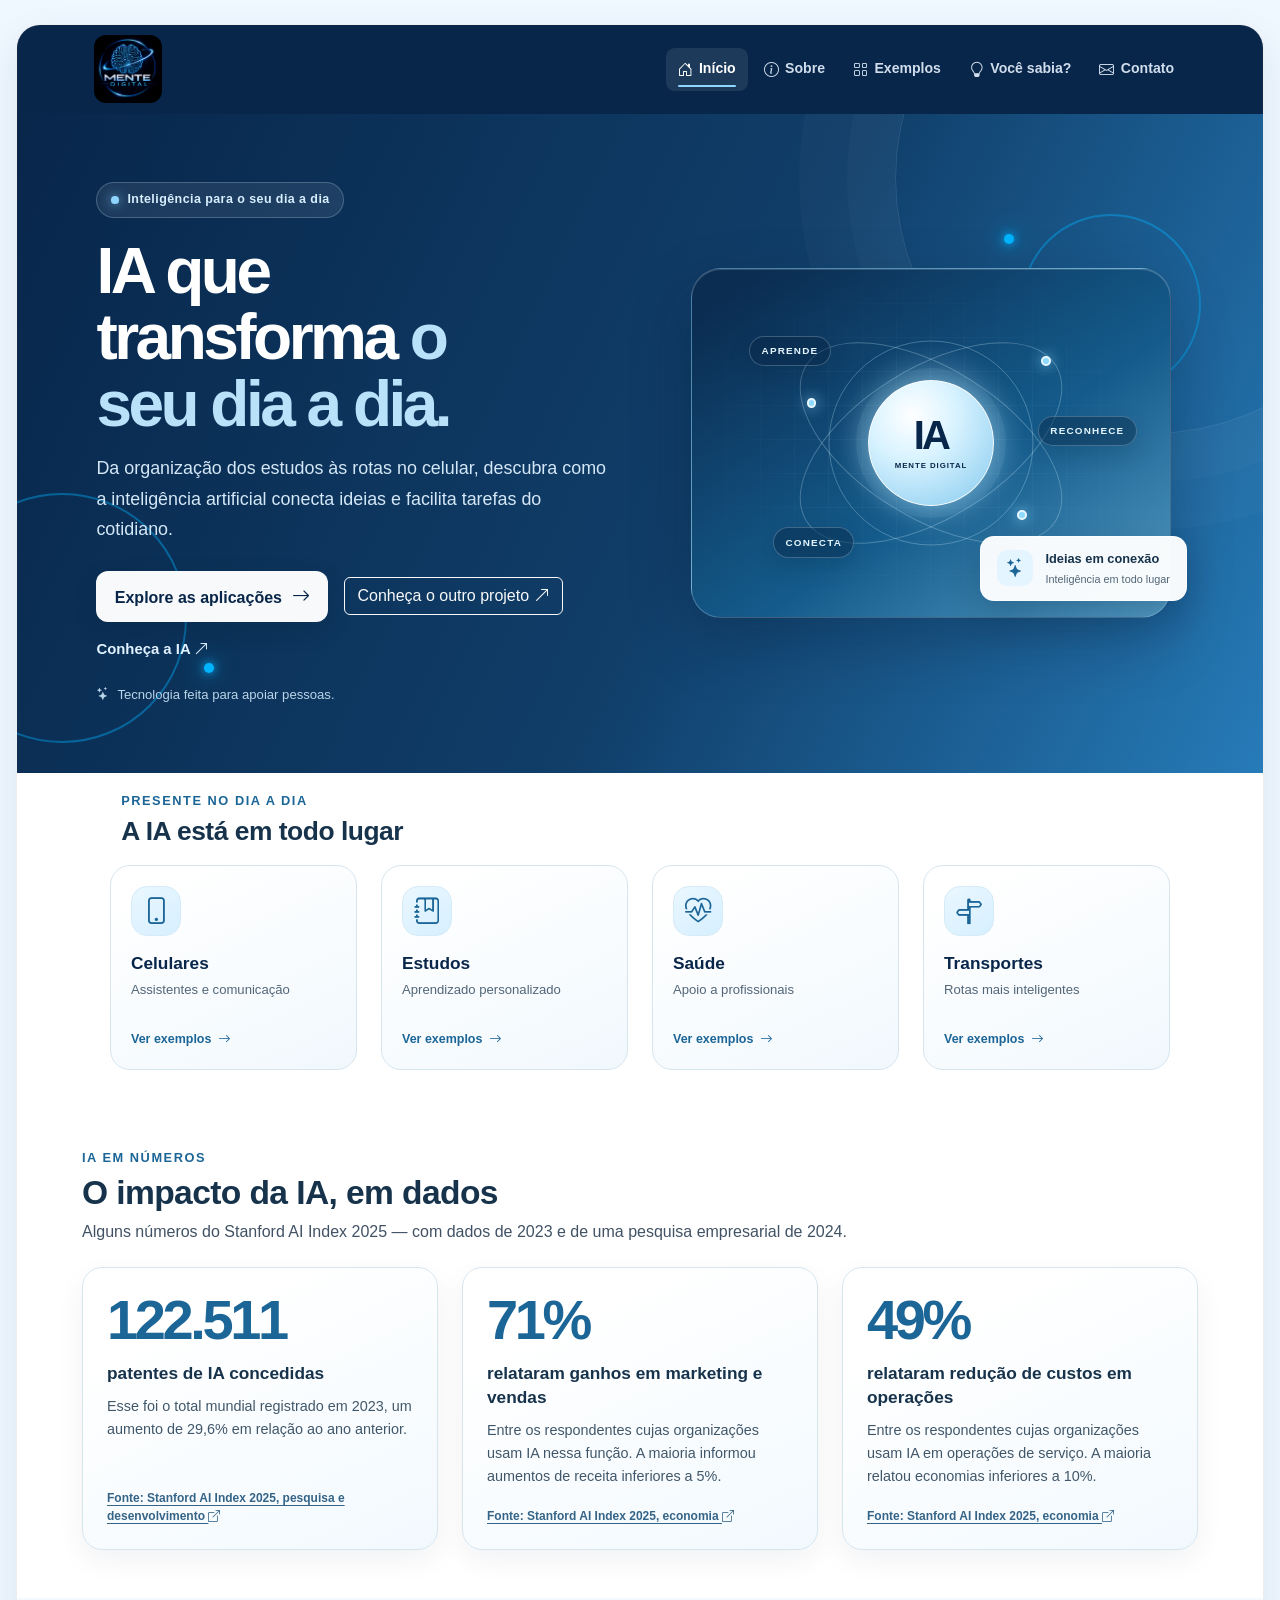
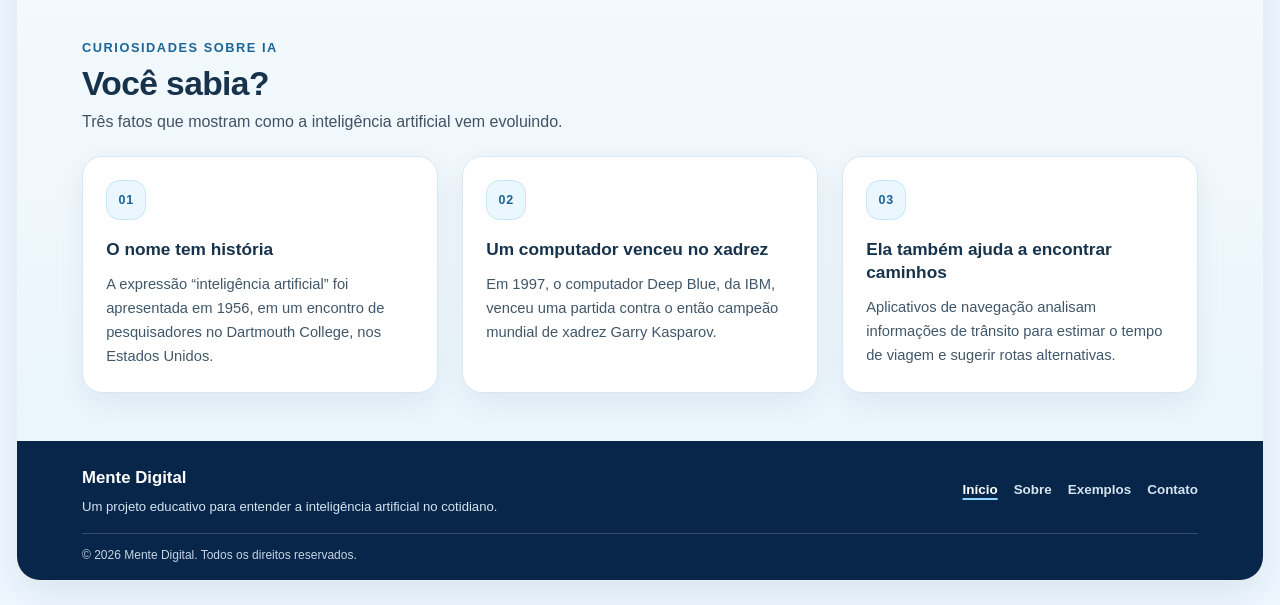
==== commit 18c45c42: "first commit" ====
--- a/index.html
+++ b/index.html
@@ -50,6 +50,7 @@
               <p class="hero-lead">Da organização dos estudos às rotas no celular, descubra como a inteligência artificial conecta ideias e facilita tarefas do cotidiano.</p>
               <div class="hero-actions d-flex flex-wrap align-items-center gap-3">
                 <a class="btn btn-light hero-button" href="aplicacoes.html">Explore as aplicações <i class="bi bi-arrow-right" aria-hidden="true"></i></a>
+                <a class="btn btn-outline-light" href="ia-no-cotidiano.html">Conheça o outro projeto <i class="bi bi-arrow-up-right" aria-hidden="true"></i></a>
                 <a class="hero-secondary" href="sobre.html">Conheça a IA <i class="bi bi-arrow-up-right" aria-hidden="true"></i></a>
               </div>
               <p class="hero-note"><i class="bi bi-stars" aria-hidden="true"></i> Tecnologia feita para apoiar pessoas.</p>
